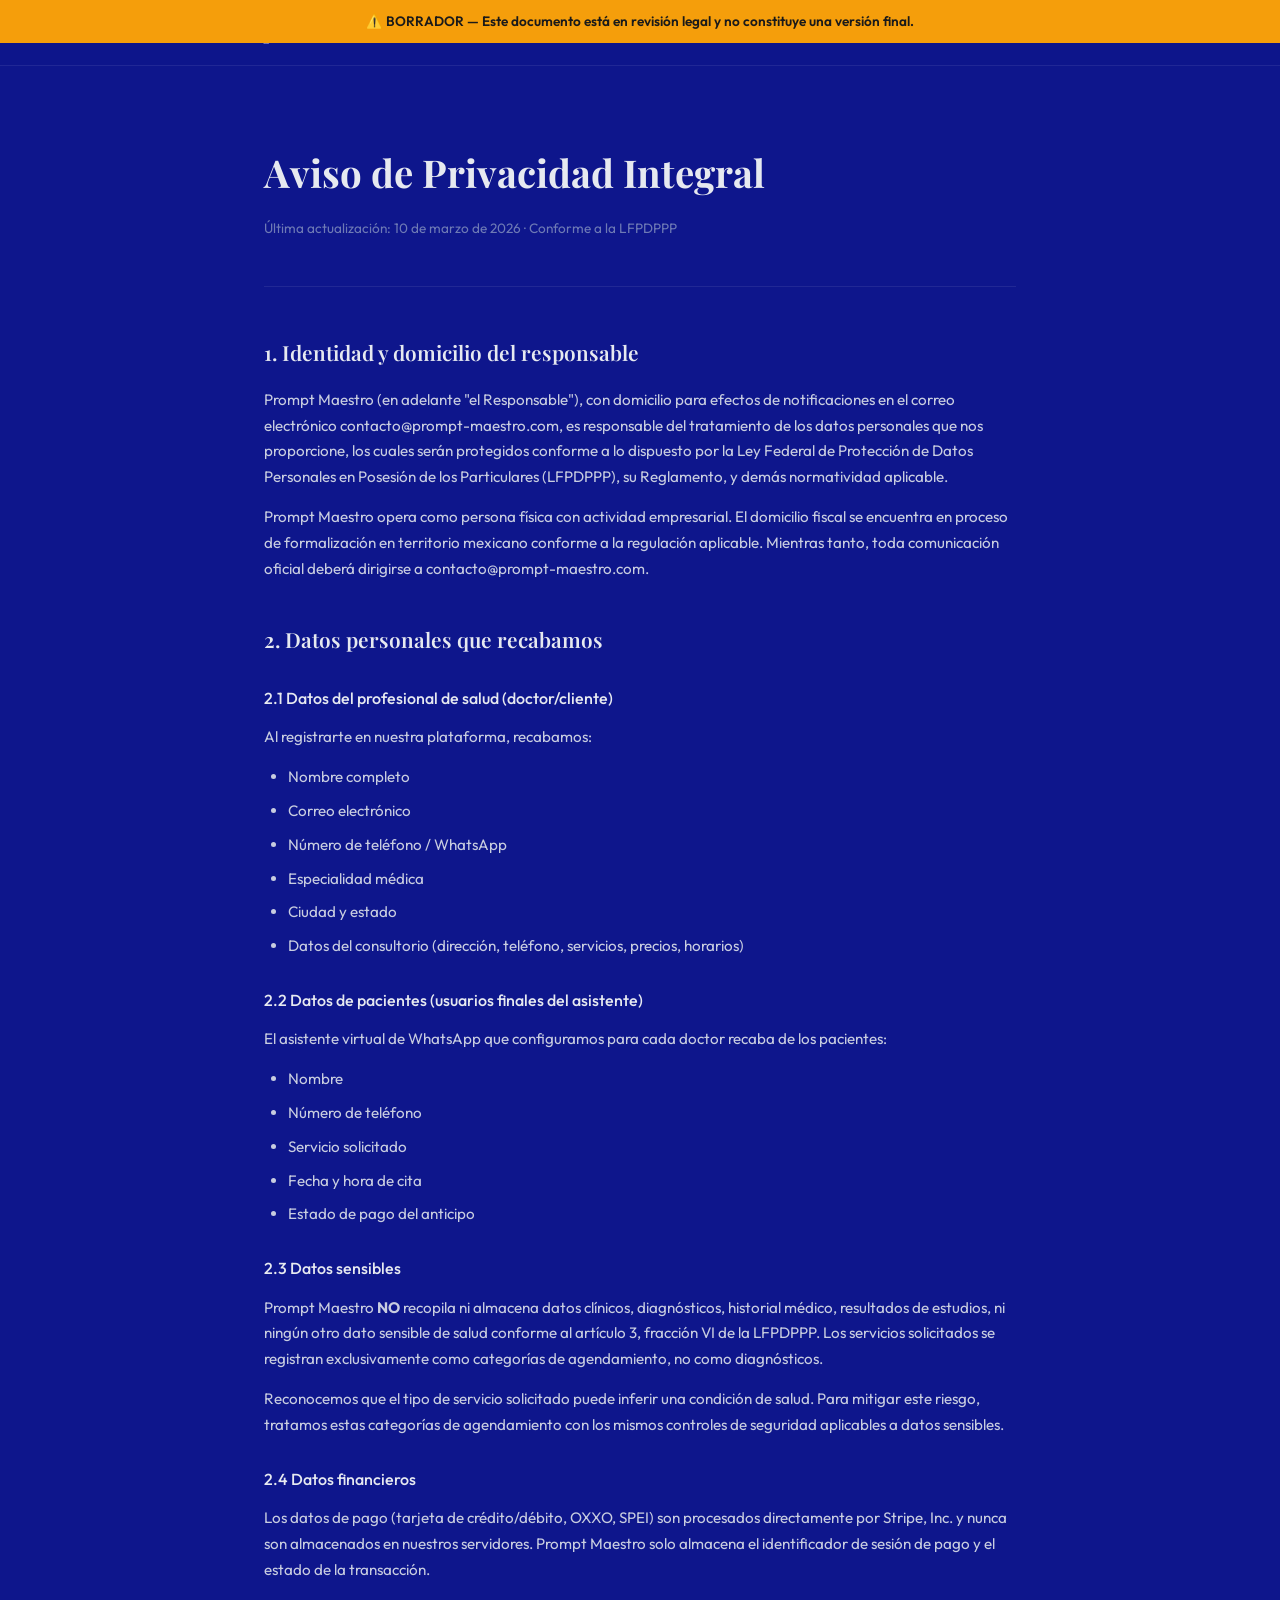
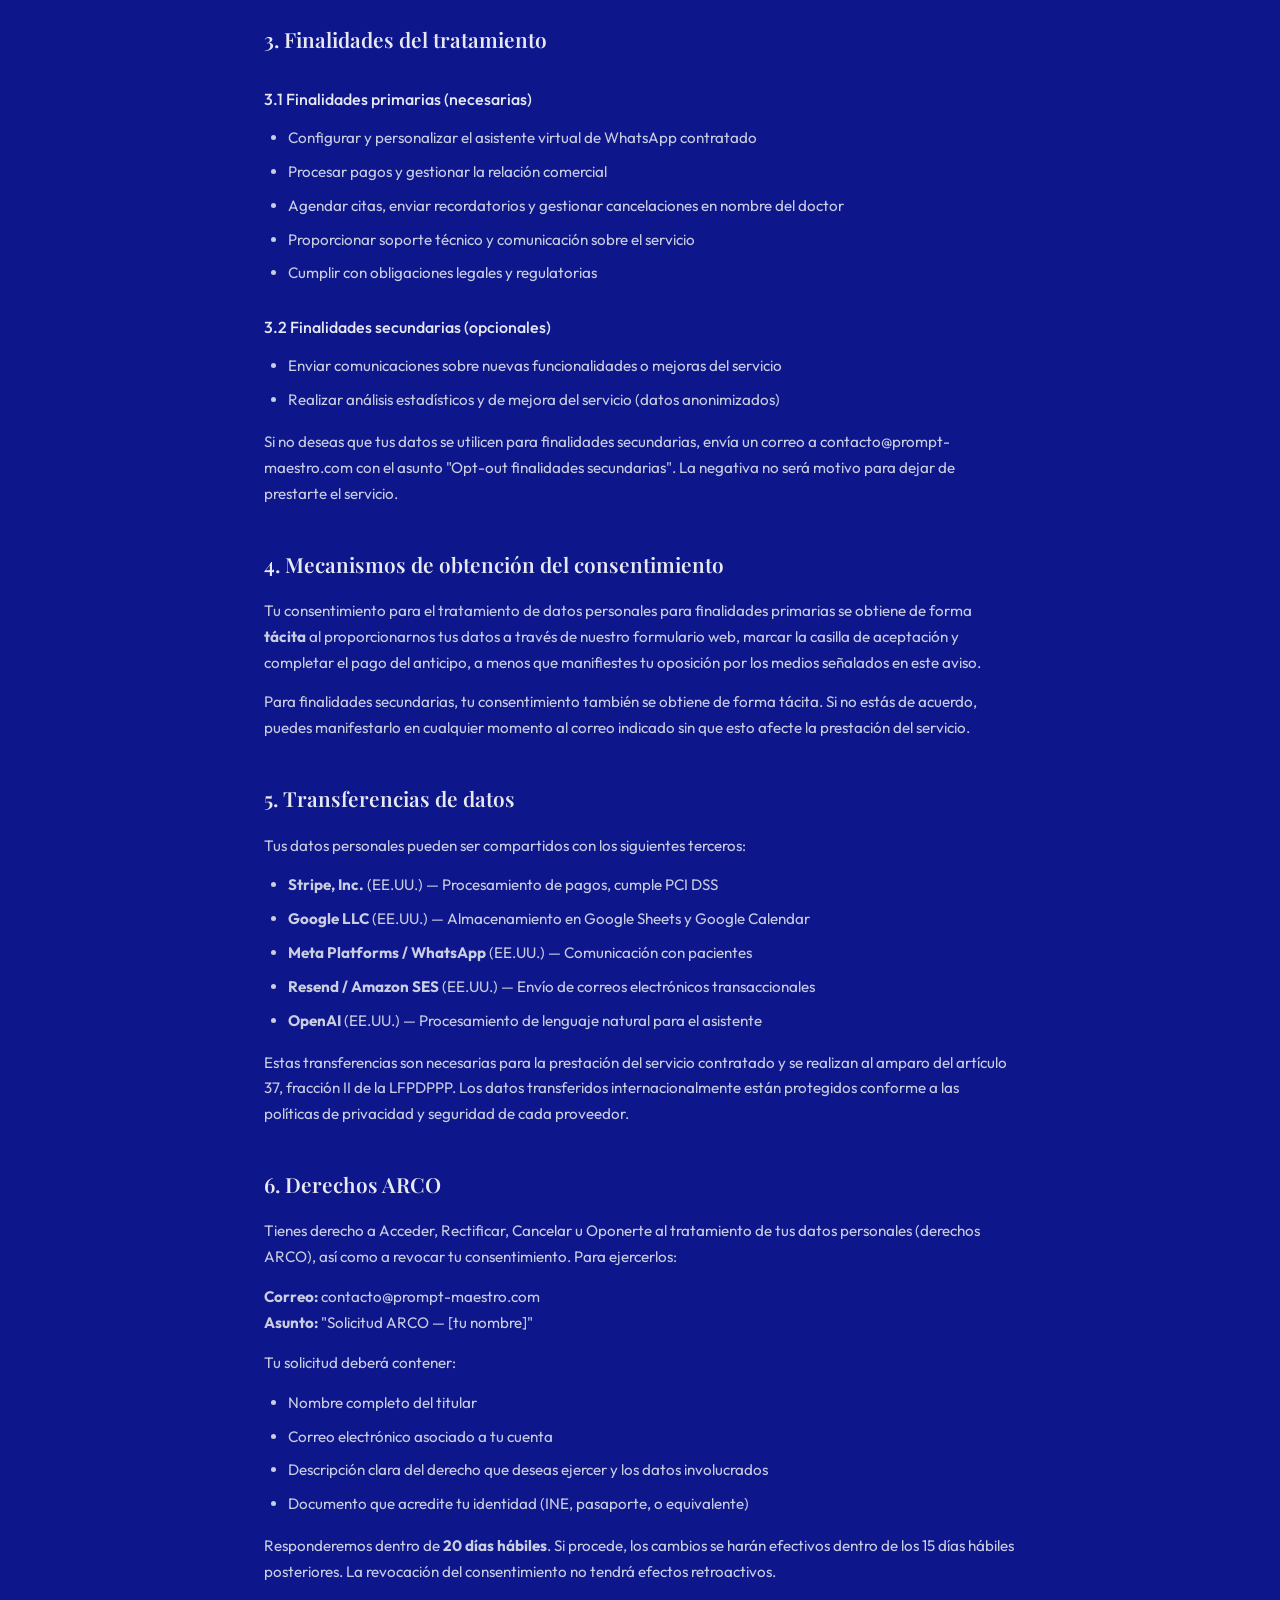
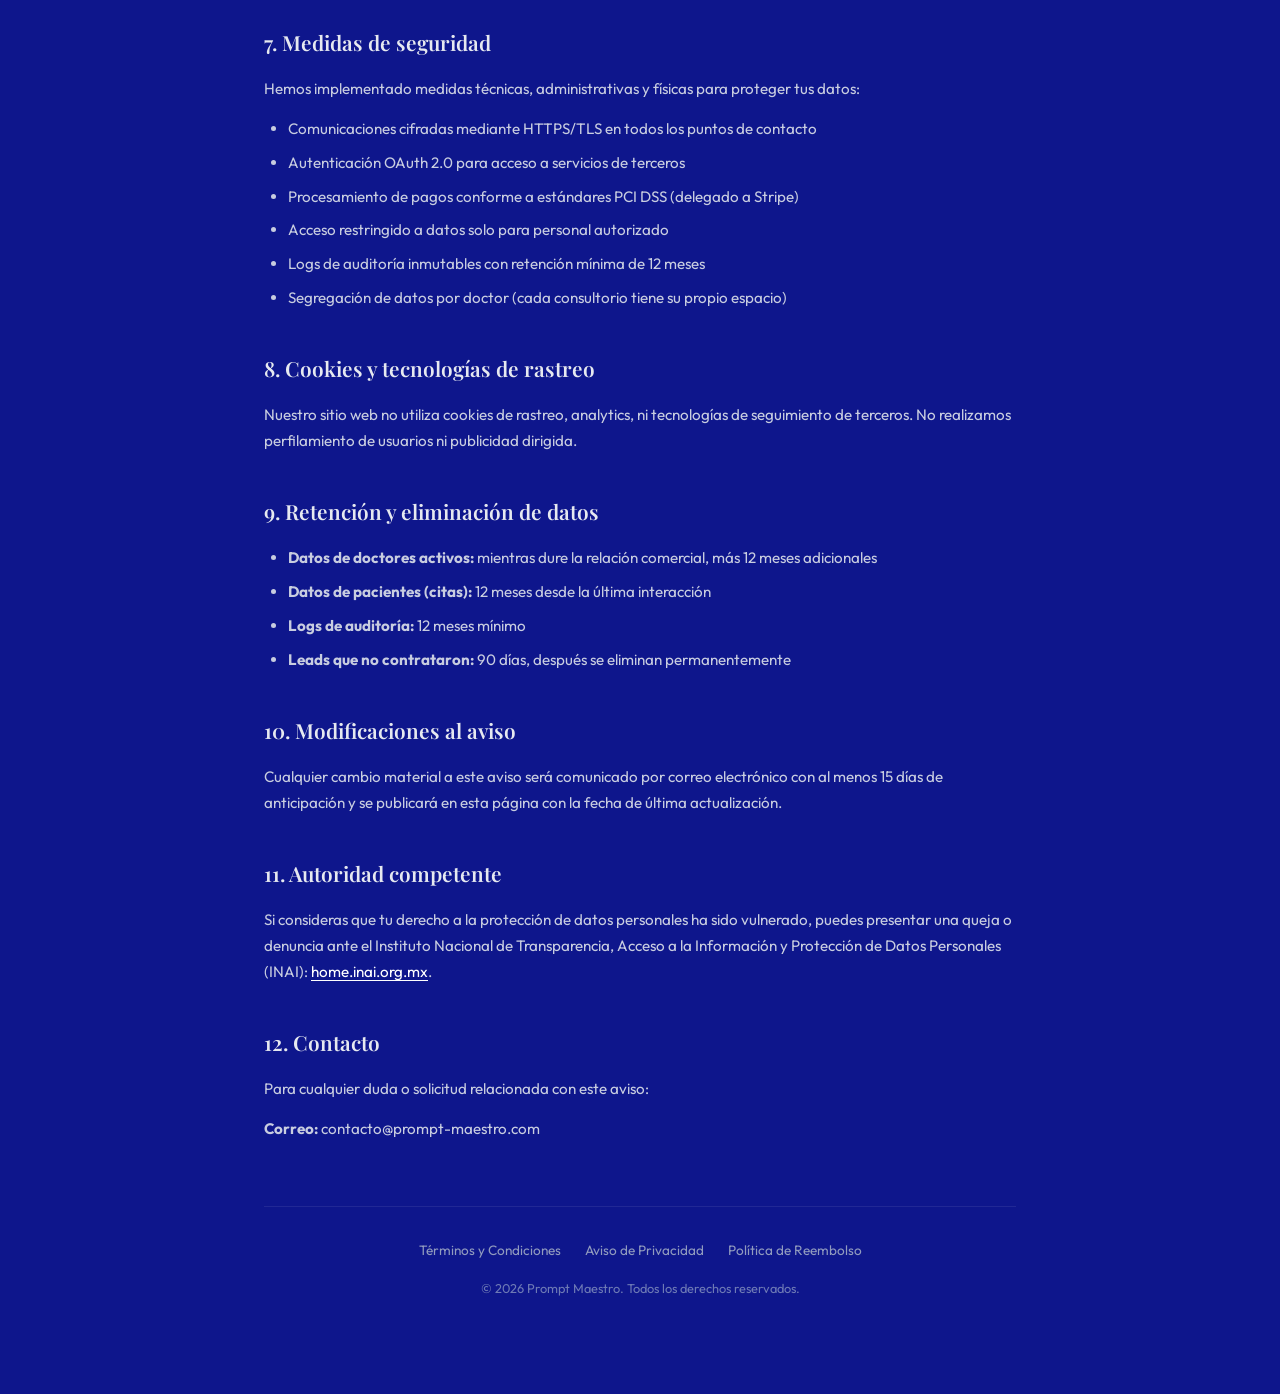
==== privacidad.html @ c449e992 "Add files via upload" ====
<!DOCTYPE html>
<html lang="es">
<head>
  <meta charset="UTF-8">
  <meta name="viewport" content="width=device-width, initial-scale=1.0">
  <title>Aviso de Privacidad — Prompt Maestro</title>
  <meta name="description" content="Aviso de privacidad integral de Prompt Maestro conforme a la LFPDPPP.">
  <link rel="icon" type="image/svg+xml" href="/favicon.svg">
  <link rel="canonical" href="https://prompt-maestro.com/privacidad.html">
  <meta property="og:title" content="Aviso de Privacidad — Prompt Maestro">
  <meta property="og:description" content="Aviso de privacidad integral conforme a la LFPDPPP.">
  <meta property="og:url" content="https://prompt-maestro.com/privacidad.html">
  <meta property="og:type" content="website">
  <link rel="preconnect" href="https://fonts.googleapis.com">
  <link rel="preconnect" href="https://fonts.gstatic.com" crossorigin>
  <link href="https://fonts.googleapis.com/css2?family=Playfair+Display:wght@400;600;700&family=Outfit:wght@300;400;500;600&display=swap" rel="stylesheet">
  <link rel="stylesheet" href="/legal.css">
</head>
<body>
<div style="background:#f59e0b;color:#1a1a1a;text-align:center;padding:10px 16px;font-family:Outfit,sans-serif;font-size:0.85rem;font-weight:600;position:fixed;top:0;left:0;right:0;z-index:200;">⚠️ BORRADOR — Este documento está en revisión legal y no constituye una versión final.</div>

<nav class="legal-nav" role="navigation" aria-label="Navegación principal">
  <div class="container">
    <a href="/" class="legal-nav-logo">Prompt Maestro</a>
    <a href="/" class="legal-nav-back">← Volver al inicio</a>
  </div>
</nav>

<main class="legal-container" role="main" style="padding-top:140px;">
  <header class="legal-header">
    <h1>Aviso de Privacidad Integral</h1>
    <p class="legal-meta">Última actualización: 10 de marzo de 2026 · Conforme a la LFPDPPP</p>
  </header>

  <h2>1. Identidad y domicilio del responsable</h2>
  <p>Prompt Maestro (en adelante "el Responsable"), con domicilio para efectos de notificaciones en el correo electrónico contacto@prompt-maestro.com, es responsable del tratamiento de los datos personales que nos proporcione, los cuales serán protegidos conforme a lo dispuesto por la Ley Federal de Protección de Datos Personales en Posesión de los Particulares (LFPDPPP), su Reglamento, y demás normatividad aplicable.</p>
  <p>Prompt Maestro opera como persona física con actividad empresarial. El domicilio fiscal se encuentra en proceso de formalización en territorio mexicano conforme a la regulación aplicable. Mientras tanto, toda comunicación oficial deberá dirigirse a contacto@prompt-maestro.com.</p>

  <h2>2. Datos personales que recabamos</h2>
  <h3>2.1 Datos del profesional de salud (doctor/cliente)</h3>
  <p>Al registrarte en nuestra plataforma, recabamos:</p>
  <ul>
    <li>Nombre completo</li>
    <li>Correo electrónico</li>
    <li>Número de teléfono / WhatsApp</li>
    <li>Especialidad médica</li>
    <li>Ciudad y estado</li>
    <li>Datos del consultorio (dirección, teléfono, servicios, precios, horarios)</li>
  </ul>

  <h3>2.2 Datos de pacientes (usuarios finales del asistente)</h3>
  <p>El asistente virtual de WhatsApp que configuramos para cada doctor recaba de los pacientes:</p>
  <ul>
    <li>Nombre</li>
    <li>Número de teléfono</li>
    <li>Servicio solicitado</li>
    <li>Fecha y hora de cita</li>
    <li>Estado de pago del anticipo</li>
  </ul>

  <h3>2.3 Datos sensibles</h3>
  <p>Prompt Maestro <strong>NO</strong> recopila ni almacena datos clínicos, diagnósticos, historial médico, resultados de estudios, ni ningún otro dato sensible de salud conforme al artículo 3, fracción VI de la LFPDPPP. Los servicios solicitados se registran exclusivamente como categorías de agendamiento, no como diagnósticos.</p>
  <p>Reconocemos que el tipo de servicio solicitado puede inferir una condición de salud. Para mitigar este riesgo, tratamos estas categorías de agendamiento con los mismos controles de seguridad aplicables a datos sensibles.</p>

  <h3>2.4 Datos financieros</h3>
  <p>Los datos de pago (tarjeta de crédito/débito, OXXO, SPEI) son procesados directamente por Stripe, Inc. y nunca son almacenados en nuestros servidores. Prompt Maestro solo almacena el identificador de sesión de pago y el estado de la transacción.</p>

  <h2>3. Finalidades del tratamiento</h2>
  <h3>3.1 Finalidades primarias (necesarias)</h3>
  <ul>
    <li>Configurar y personalizar el asistente virtual de WhatsApp contratado</li>
    <li>Procesar pagos y gestionar la relación comercial</li>
    <li>Agendar citas, enviar recordatorios y gestionar cancelaciones en nombre del doctor</li>
    <li>Proporcionar soporte técnico y comunicación sobre el servicio</li>
    <li>Cumplir con obligaciones legales y regulatorias</li>
  </ul>
  <h3>3.2 Finalidades secundarias (opcionales)</h3>
  <ul>
    <li>Enviar comunicaciones sobre nuevas funcionalidades o mejoras del servicio</li>
    <li>Realizar análisis estadísticos y de mejora del servicio (datos anonimizados)</li>
  </ul>
  <p>Si no deseas que tus datos se utilicen para finalidades secundarias, envía un correo a contacto@prompt-maestro.com con el asunto "Opt-out finalidades secundarias". La negativa no será motivo para dejar de prestarte el servicio.</p>

  <h2>4. Mecanismos de obtención del consentimiento</h2>
  <p>Tu consentimiento para el tratamiento de datos personales para finalidades primarias se obtiene de forma <strong>tácita</strong> al proporcionarnos tus datos a través de nuestro formulario web, marcar la casilla de aceptación y completar el pago del anticipo, a menos que manifiestes tu oposición por los medios señalados en este aviso.</p>
  <p>Para finalidades secundarias, tu consentimiento también se obtiene de forma tácita. Si no estás de acuerdo, puedes manifestarlo en cualquier momento al correo indicado sin que esto afecte la prestación del servicio.</p>

  <h2>5. Transferencias de datos</h2>
  <p>Tus datos personales pueden ser compartidos con los siguientes terceros:</p>
  <ul>
    <li><strong>Stripe, Inc.</strong> (EE.UU.) — Procesamiento de pagos, cumple PCI DSS</li>
    <li><strong>Google LLC</strong> (EE.UU.) — Almacenamiento en Google Sheets y Google Calendar</li>
    <li><strong>Meta Platforms / WhatsApp</strong> (EE.UU.) — Comunicación con pacientes</li>
    <li><strong>Resend / Amazon SES</strong> (EE.UU.) — Envío de correos electrónicos transaccionales</li>
    <li><strong>OpenAI</strong> (EE.UU.) — Procesamiento de lenguaje natural para el asistente</li>
  </ul>
  <p>Estas transferencias son necesarias para la prestación del servicio contratado y se realizan al amparo del artículo 37, fracción II de la LFPDPPP. Los datos transferidos internacionalmente están protegidos conforme a las políticas de privacidad y seguridad de cada proveedor.</p>

  <h2>6. Derechos ARCO</h2>
  <p>Tienes derecho a Acceder, Rectificar, Cancelar u Oponerte al tratamiento de tus datos personales (derechos ARCO), así como a revocar tu consentimiento. Para ejercerlos:</p>
  <p><strong>Correo:</strong> contacto@prompt-maestro.com<br><strong>Asunto:</strong> "Solicitud ARCO — [tu nombre]"</p>
  <p>Tu solicitud deberá contener:</p>
  <ul>
    <li>Nombre completo del titular</li>
    <li>Correo electrónico asociado a tu cuenta</li>
    <li>Descripción clara del derecho que deseas ejercer y los datos involucrados</li>
    <li>Documento que acredite tu identidad (INE, pasaporte, o equivalente)</li>
  </ul>
  <p>Responderemos dentro de <strong>20 días hábiles</strong>. Si procede, los cambios se harán efectivos dentro de los 15 días hábiles posteriores. La revocación del consentimiento no tendrá efectos retroactivos.</p>

  <h2>7. Medidas de seguridad</h2>
  <p>Hemos implementado medidas técnicas, administrativas y físicas para proteger tus datos:</p>
  <ul>
    <li>Comunicaciones cifradas mediante HTTPS/TLS en todos los puntos de contacto</li>
    <li>Autenticación OAuth 2.0 para acceso a servicios de terceros</li>
    <li>Procesamiento de pagos conforme a estándares PCI DSS (delegado a Stripe)</li>
    <li>Acceso restringido a datos solo para personal autorizado</li>
    <li>Logs de auditoría inmutables con retención mínima de 12 meses</li>
    <li>Segregación de datos por doctor (cada consultorio tiene su propio espacio)</li>
  </ul>

  <h2>8. Cookies y tecnologías de rastreo</h2>
  <p>Nuestro sitio web no utiliza cookies de rastreo, analytics, ni tecnologías de seguimiento de terceros. No realizamos perfilamiento de usuarios ni publicidad dirigida.</p>

  <h2>9. Retención y eliminación de datos</h2>
  <ul>
    <li><strong>Datos de doctores activos:</strong> mientras dure la relación comercial, más 12 meses adicionales</li>
    <li><strong>Datos de pacientes (citas):</strong> 12 meses desde la última interacción</li>
    <li><strong>Logs de auditoría:</strong> 12 meses mínimo</li>
    <li><strong>Leads que no contrataron:</strong> 90 días, después se eliminan permanentemente</li>
  </ul>

  <h2>10. Modificaciones al aviso</h2>
  <p>Cualquier cambio material a este aviso será comunicado por correo electrónico con al menos 15 días de anticipación y se publicará en esta página con la fecha de última actualización.</p>

  <h2>11. Autoridad competente</h2>
  <p>Si consideras que tu derecho a la protección de datos personales ha sido vulnerado, puedes presentar una queja o denuncia ante el Instituto Nacional de Transparencia, Acceso a la Información y Protección de Datos Personales (INAI): <a href="https://home.inai.org.mx" target="_blank" rel="noopener">home.inai.org.mx</a>.</p>

  <h2>12. Contacto</h2>
  <p>Para cualquier duda o solicitud relacionada con este aviso:</p>
  <p><strong>Correo:</strong> contacto@prompt-maestro.com</p>

  <div class="legal-footer">
    <div class="legal-footer-links">
      <a href="/terminos.html">Términos y Condiciones</a>
      <a href="/privacidad.html">Aviso de Privacidad</a>
      <a href="/reembolso.html">Política de Reembolso</a>
    </div>
    <p>© 2026 Prompt Maestro. Todos los derechos reservados.</p>
  </div>
</main>
</body>
</html>
---- legal.css ----
:root {
  --bg: #0e168c;
  --bg-deep: #0a1070;
  --text-hero: #e6e9f0;
  --text-body: #c8cde0;
  --text-secondary: #919bbe;
  --text-muted: #6e7ab5;
  --accent: #ffffff;
  --border: rgba(255,255,255,0.08);
  --font-display: 'Playfair Display', Georgia, serif;
  --font-body: 'Outfit', -apple-system, sans-serif;
}
*, *::before, *::after { box-sizing: border-box; margin: 0; padding: 0; }
html { scroll-behavior: smooth; }
body { font-family: var(--font-body); background: var(--bg); color: var(--text-body); -webkit-font-smoothing: antialiased; line-height: 1.7; }
a { color: var(--accent); text-decoration: underline; text-underline-offset: 3px; }
a:hover { opacity: 0.85; }

.legal-nav {
  position: fixed; top: 0; left: 0; right: 0; z-index: 100;
  background: rgba(14,22,140,0.95); backdrop-filter: blur(20px);
  border-bottom: 1px solid var(--border); padding: 16px 0;
}
.legal-nav .container { display: flex; align-items: center; justify-content: space-between; max-width: 900px; margin: 0 auto; padding: 0 24px; }
.legal-nav-logo { font-family: var(--font-display); font-size: 1.2rem; color: var(--accent); font-weight: 600; text-decoration: none; }
.legal-nav-back { font-size: 0.85rem; color: var(--text-secondary); text-decoration: none; transition: color 0.2s; }
.legal-nav-back:hover { color: var(--accent); }

.legal-container { max-width: 800px; margin: 0 auto; padding: 100px 24px 80px; }
.legal-header { margin-bottom: 48px; padding-bottom: 32px; border-bottom: 1px solid var(--border); }
.legal-header h1 { font-family: var(--font-display); font-size: clamp(1.8rem, 4vw, 2.4rem); color: var(--text-hero); font-weight: 700; margin-bottom: 12px; }
.legal-header .legal-meta { font-size: 0.85rem; color: var(--text-muted); }
h2 { font-family: var(--font-display); font-size: 1.3rem; color: var(--text-hero); margin: 40px 0 16px; font-weight: 600; }
h3 { font-size: 1rem; color: var(--text-hero); margin: 28px 0 12px; font-weight: 500; }
p { margin-bottom: 14px; font-size: 0.95rem; color: var(--text-body); }
ul, ol { margin: 0 0 16px 24px; }
li { margin-bottom: 8px; font-size: 0.95rem; color: var(--text-body); }

.highlight-box {
  background: rgba(255,255,255,0.05); border: 1px solid var(--border);
  border-radius: 12px; padding: 24px; margin: 24px 0;
}
.highlight-box p { margin-bottom: 8px; }
.highlight-box p:last-child { margin-bottom: 0; }

.legal-footer { margin-top: 64px; padding-top: 32px; border-top: 1px solid var(--border); text-align: center; }
.legal-footer p { font-size: 0.8rem; color: var(--text-muted); }
.legal-footer-links { display: flex; gap: 24px; justify-content: center; margin-bottom: 16px; flex-wrap: wrap; }
.legal-footer-links a { font-size: 0.85rem; color: var(--text-secondary); text-decoration: none; }
.legal-footer-links a:hover { color: var(--accent); }

@media (max-width: 480px) {
  .legal-container { padding: 88px 16px 60px; }
  .legal-footer-links { gap: 16px; }
}
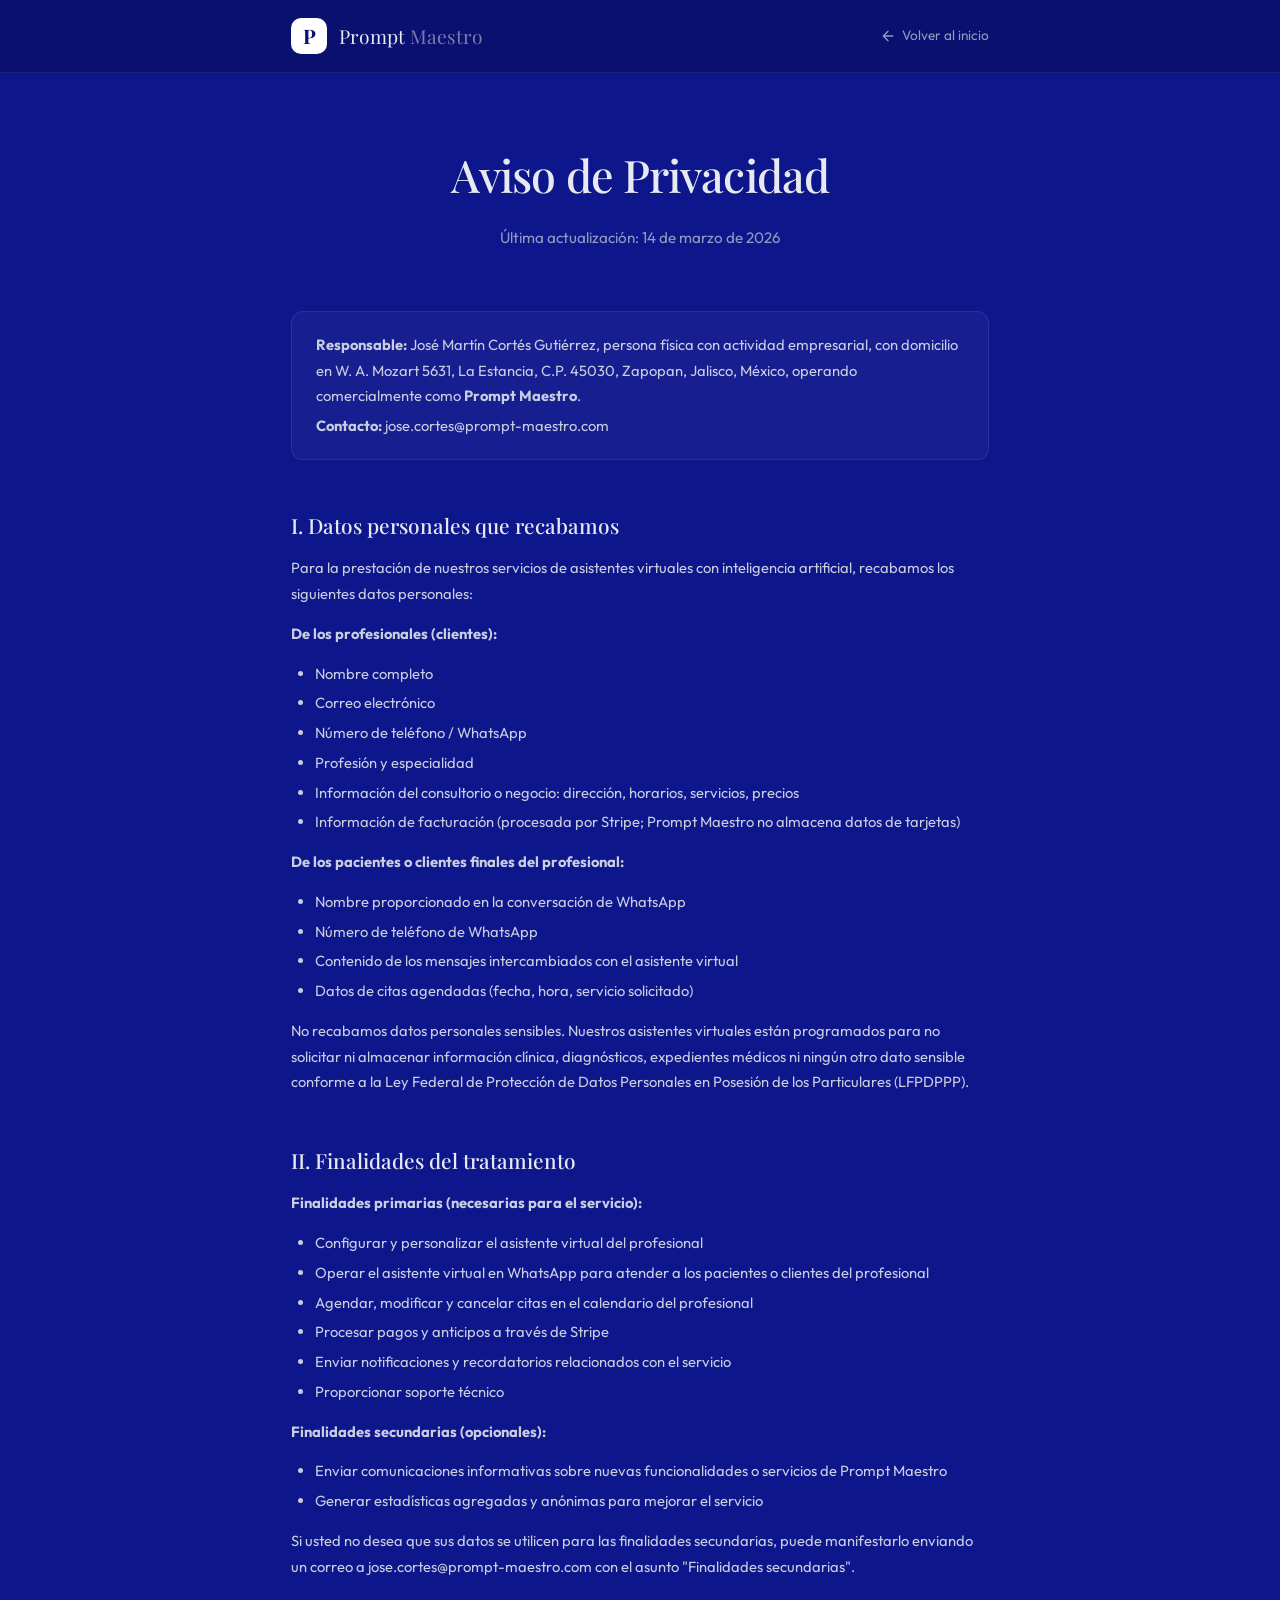
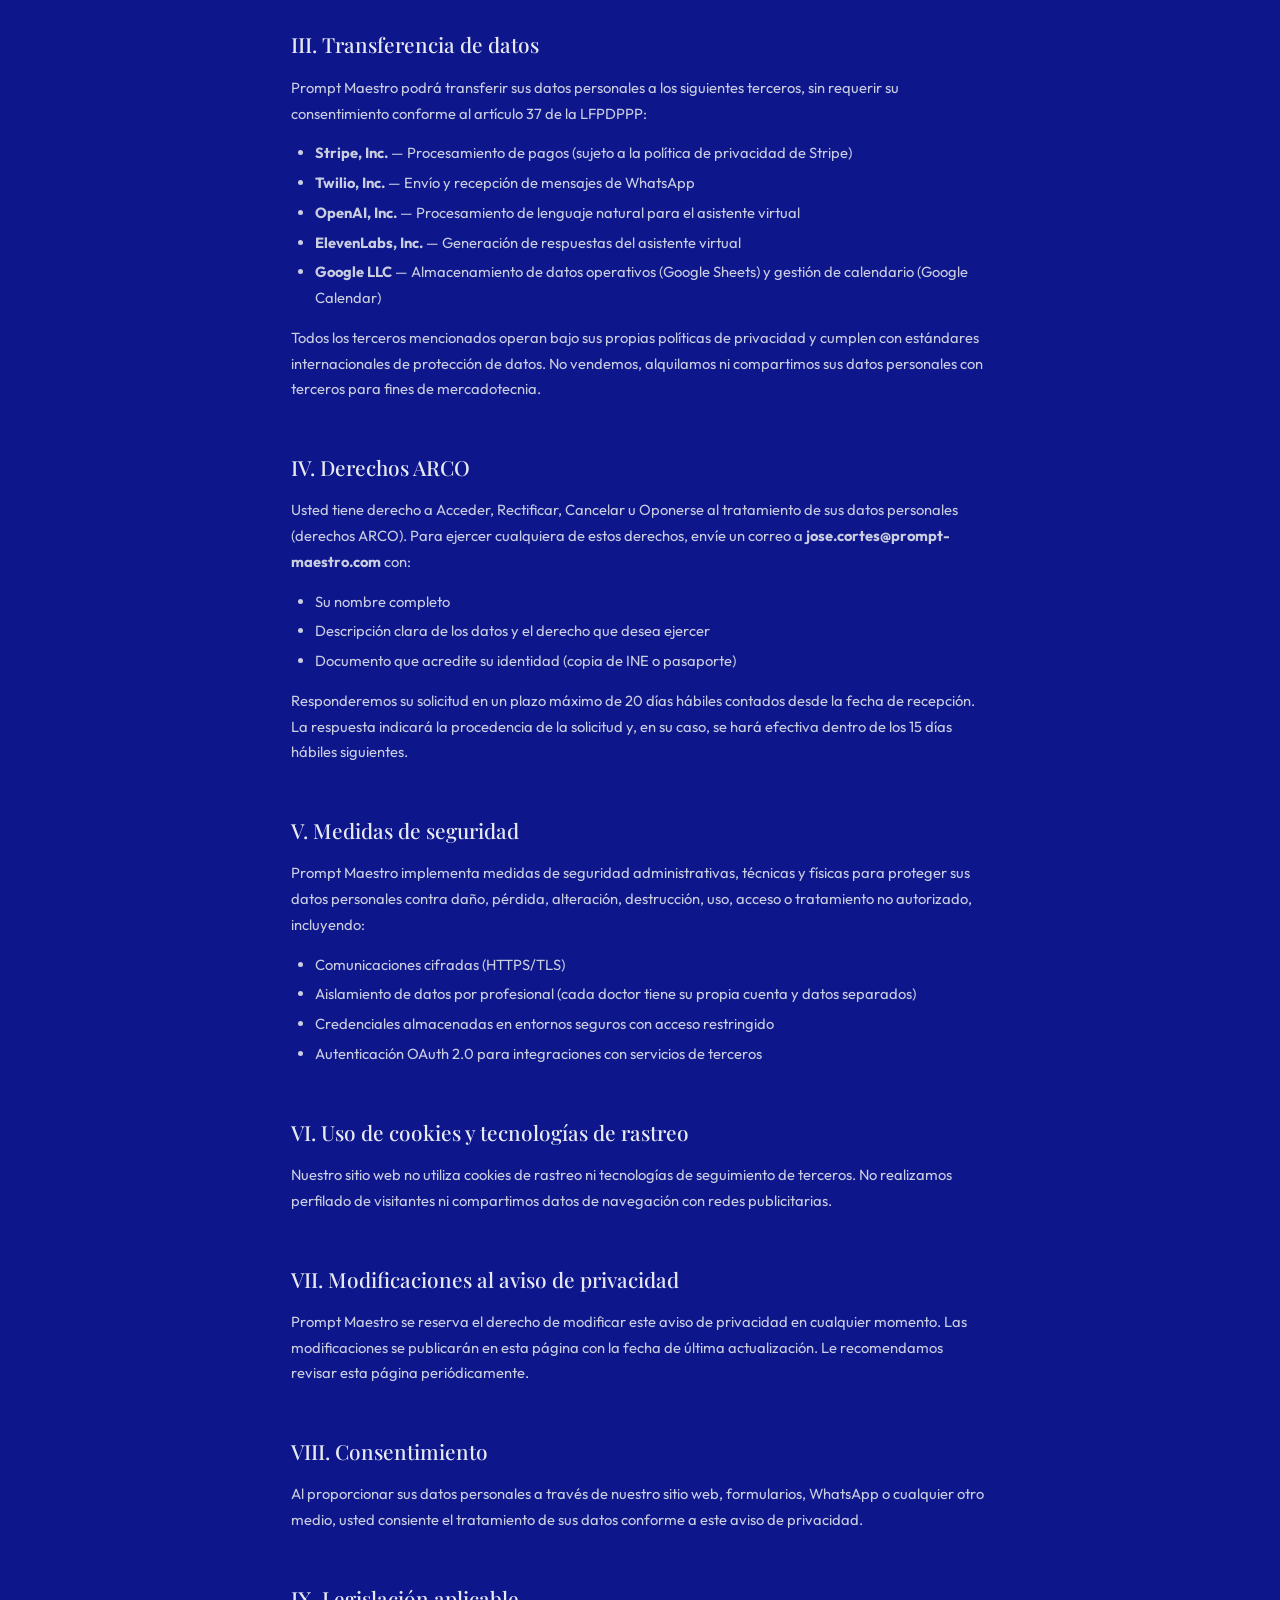
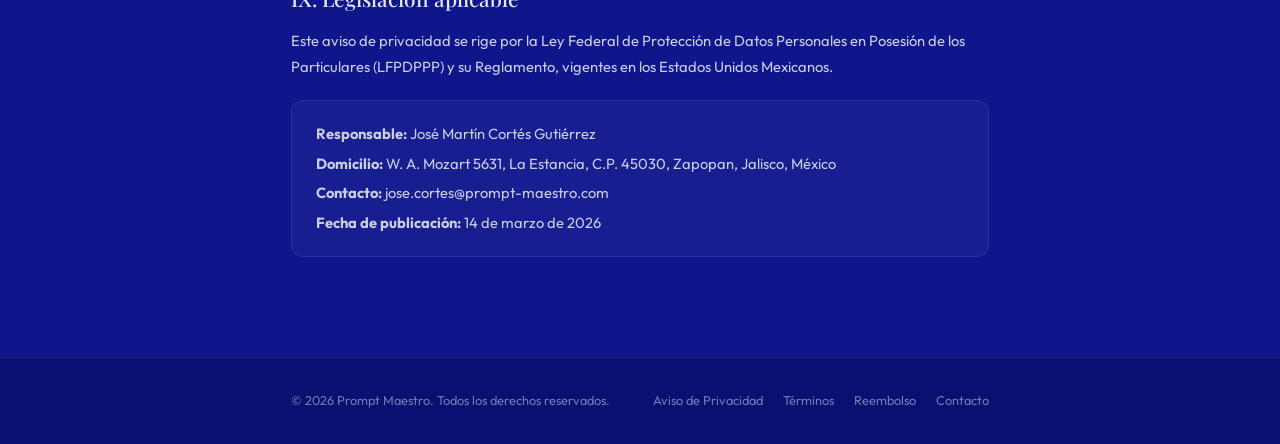
==== commit c43427a9: "Add files via upload" ====
--- a/privacidad.html
+++ b/privacidad.html
@@ -4,150 +4,190 @@
   <meta charset="UTF-8">
   <meta name="viewport" content="width=device-width, initial-scale=1.0">
   <title>Aviso de Privacidad — Prompt Maestro</title>
-  <meta name="description" content="Aviso de privacidad integral de Prompt Maestro conforme a la LFPDPPP.">
+  <meta name="description" content="Aviso de Privacidad de Prompt Maestro conforme a la LFPDPPP. Conoce cómo protegemos tus datos personales.">
   <link rel="icon" type="image/svg+xml" href="/favicon.svg">
   <link rel="canonical" href="https://prompt-maestro.com/privacidad.html">
-  <meta property="og:title" content="Aviso de Privacidad — Prompt Maestro">
-  <meta property="og:description" content="Aviso de privacidad integral conforme a la LFPDPPP.">
-  <meta property="og:url" content="https://prompt-maestro.com/privacidad.html">
-  <meta property="og:type" content="website">
   <link rel="preconnect" href="https://fonts.googleapis.com">
   <link rel="preconnect" href="https://fonts.gstatic.com" crossorigin>
-  <link href="https://fonts.googleapis.com/css2?family=Playfair+Display:wght@400;600;700&family=Outfit:wght@300;400;500;600&display=swap" rel="stylesheet">
-  <link rel="stylesheet" href="/legal.css">
+  <link href="https://fonts.googleapis.com/css2?family=Playfair+Display:wght@400;500;600;700&family=Outfit:wght@300;400;500;600&display=swap" rel="stylesheet">
+  <style>
+    :root {
+      --bg: #0e168c;
+      --bg-deep: #0a1070;
+      --bg-card: rgba(255,255,255,0.04);
+      --border: rgba(255,255,255,0.08);
+      --text-hero: #e6e9f0;
+      --text-body: #c8cde0;
+      --text-secondary: #919bbe;
+      --text-muted: #6e7ab5;
+      --accent: #ffffff;
+      --font-display: 'Playfair Display', Georgia, serif;
+      --font-body: 'Outfit', -apple-system, sans-serif;
+    }
+    *, *::before, *::after { box-sizing: border-box; margin: 0; padding: 0; }
+    html { scroll-behavior: smooth; }
+    body { font-family: var(--font-body); background: var(--bg); color: var(--text-body); -webkit-font-smoothing: antialiased; line-height: 1.7; min-height: 100vh; display: flex; flex-direction: column; }
+    a { color: var(--accent); text-decoration: underline; text-underline-offset: 2px; transition: opacity 0.2s; }
+    a:hover { opacity: 0.8; }
+    .container { max-width: 800px; margin: 0 auto; padding: 0 clamp(20px, 4vw, 56px); }
+
+    /* Nav */
+    .legal-nav { padding: 18px 0; border-bottom: 1px solid var(--border); background: var(--bg-deep); }
+    .legal-nav .container { display: flex; align-items: center; justify-content: space-between; max-width: 800px; }
+    .logo { display: flex; align-items: center; gap: 12px; text-decoration: none; }
+    .logo-mark { width: 36px; height: 36px; background: var(--accent); border-radius: 10px; display: flex; align-items: center; justify-content: center; font-family: var(--font-display); font-size: 20px; color: var(--bg-deep); font-weight: 700; }
+    .logo-text { font-family: var(--font-display); font-size: 1.2rem; color: var(--text-hero); }
+    .logo-text span { font-weight: 400; opacity: 0.5; }
+    .back-link { font-size: 0.85rem; color: var(--text-secondary); text-decoration: none; display: inline-flex; align-items: center; gap: 6px; transition: color 0.2s; }
+    .back-link:hover { color: var(--text-hero); opacity: 1; }
+    .back-link svg { width: 16px; height: 16px; }
+
+    /* Content */
+    .legal-header { padding: 64px 0 40px; text-align: center; }
+    .legal-header h1 { font-family: var(--font-display); font-size: clamp(2rem, 4vw, 2.8rem); font-weight: 500; color: var(--text-hero); letter-spacing: -0.02em; margin-bottom: 12px; }
+    .legal-header p { font-size: 0.95rem; color: var(--text-secondary); }
+
+    .legal-content { padding: 0 0 80px; }
+    .legal-content h2 { font-family: var(--font-display); font-size: 1.3rem; font-weight: 500; color: var(--text-hero); margin: 36px 0 12px; padding-top: 12px; }
+    .legal-content h2:first-child { margin-top: 0; }
+    .legal-content p { margin-bottom: 14px; font-size: 0.92rem; line-height: 1.75; }
+    .legal-content ul { margin: 0 0 14px 24px; }
+    .legal-content li { font-size: 0.92rem; line-height: 1.75; margin-bottom: 4px; }
+    .legal-content .highlight-box { background: var(--bg-card); border: 1px solid var(--border); border-radius: 12px; padding: 20px 24px; margin: 20px 0; }
+    .legal-content .highlight-box p { margin-bottom: 4px; }
+    .legal-content .highlight-box p:last-child { margin-bottom: 0; }
+
+    /* Footer */
+    .legal-footer { border-top: 1px solid var(--border); padding: 32px 0; background: var(--bg-deep); margin-top: auto; }
+    .legal-footer .container { display: flex; align-items: center; justify-content: space-between; flex-wrap: wrap; gap: 12px; max-width: 800px; }
+    .legal-footer-copy { font-size: 0.8rem; color: var(--text-muted); }
+    .legal-footer-links { display: flex; gap: 20px; }
+    .legal-footer-links a { font-size: 0.8rem; color: var(--text-muted); text-decoration: none; transition: color 0.2s; }
+    .legal-footer-links a:hover { color: var(--text-secondary); }
+
+    @media (max-width: 600px) {
+      .legal-nav .container { flex-direction: column; gap: 12px; }
+      .legal-footer .container { flex-direction: column; text-align: center; }
+    }
+  </style>
 </head>
 <body>
-<div style="background:#f59e0b;color:#1a1a1a;text-align:center;padding:10px 16px;font-family:Outfit,sans-serif;font-size:0.85rem;font-weight:600;position:fixed;top:0;left:0;right:0;z-index:200;">⚠️ BORRADOR — Este documento está en revisión legal y no constituye una versión final.</div>
+  <nav class="legal-nav">
+    <div class="container">
+      <a href="/" class="logo"><div class="logo-mark">P</div><div class="logo-text">Prompt <span>Maestro</span></div></a>
+      <a href="/" class="back-link"><svg viewBox="0 0 24 24" fill="none" stroke="currentColor" stroke-width="2" stroke-linecap="round"><path d="M19 12H5M12 19l-7-7 7-7"/></svg> Volver al inicio</a>
+    </div>
+  </nav>
 
-<nav class="legal-nav" role="navigation" aria-label="Navegación principal">
   <div class="container">
-    <a href="/" class="legal-nav-logo">Prompt Maestro</a>
-    <a href="/" class="legal-nav-back">← Volver al inicio</a>
+    <header class="legal-header">
+      <h1>Aviso de Privacidad</h1>
+      <p>Última actualización: 14 de marzo de 2026</p>
+    </header>
+
+    <article class="legal-content">
+      <div class="highlight-box">
+        <p><strong>Responsable:</strong> José Martín Cortés Gutiérrez, persona física con actividad empresarial, con domicilio en W. A. Mozart 5631, La Estancia, C.P. 45030, Zapopan, Jalisco, México, operando comercialmente como <strong>Prompt Maestro</strong>.</p>
+        <p><strong>Contacto:</strong> jose.cortes@prompt-maestro.com</p>
+      </div>
+
+      <h2>I. Datos personales que recabamos</h2>
+      <p>Para la prestación de nuestros servicios de asistentes virtuales con inteligencia artificial, recabamos los siguientes datos personales:</p>
+      <p><strong>De los profesionales (clientes):</strong></p>
+      <ul>
+        <li>Nombre completo</li>
+        <li>Correo electrónico</li>
+        <li>Número de teléfono / WhatsApp</li>
+        <li>Profesión y especialidad</li>
+        <li>Información del consultorio o negocio: dirección, horarios, servicios, precios</li>
+        <li>Información de facturación (procesada por Stripe; Prompt Maestro no almacena datos de tarjetas)</li>
+      </ul>
+      <p><strong>De los pacientes o clientes finales del profesional:</strong></p>
+      <ul>
+        <li>Nombre proporcionado en la conversación de WhatsApp</li>
+        <li>Número de teléfono de WhatsApp</li>
+        <li>Contenido de los mensajes intercambiados con el asistente virtual</li>
+        <li>Datos de citas agendadas (fecha, hora, servicio solicitado)</li>
+      </ul>
+      <p>No recabamos datos personales sensibles. Nuestros asistentes virtuales están programados para no solicitar ni almacenar información clínica, diagnósticos, expedientes médicos ni ningún otro dato sensible conforme a la Ley Federal de Protección de Datos Personales en Posesión de los Particulares (LFPDPPP).</p>
+
+      <h2>II. Finalidades del tratamiento</h2>
+      <p><strong>Finalidades primarias (necesarias para el servicio):</strong></p>
+      <ul>
+        <li>Configurar y personalizar el asistente virtual del profesional</li>
+        <li>Operar el asistente virtual en WhatsApp para atender a los pacientes o clientes del profesional</li>
+        <li>Agendar, modificar y cancelar citas en el calendario del profesional</li>
+        <li>Procesar pagos y anticipos a través de Stripe</li>
+        <li>Enviar notificaciones y recordatorios relacionados con el servicio</li>
+        <li>Proporcionar soporte técnico</li>
+      </ul>
+      <p><strong>Finalidades secundarias (opcionales):</strong></p>
+      <ul>
+        <li>Enviar comunicaciones informativas sobre nuevas funcionalidades o servicios de Prompt Maestro</li>
+        <li>Generar estadísticas agregadas y anónimas para mejorar el servicio</li>
+      </ul>
+      <p>Si usted no desea que sus datos se utilicen para las finalidades secundarias, puede manifestarlo enviando un correo a jose.cortes@prompt-maestro.com con el asunto "Finalidades secundarias".</p>
+
+      <h2>III. Transferencia de datos</h2>
+      <p>Prompt Maestro podrá transferir sus datos personales a los siguientes terceros, sin requerir su consentimiento conforme al artículo 37 de la LFPDPPP:</p>
+      <ul>
+        <li><strong>Stripe, Inc.</strong> — Procesamiento de pagos (sujeto a la política de privacidad de Stripe)</li>
+        <li><strong>Twilio, Inc.</strong> — Envío y recepción de mensajes de WhatsApp</li>
+        <li><strong>OpenAI, Inc.</strong> — Procesamiento de lenguaje natural para el asistente virtual</li>
+        <li><strong>ElevenLabs, Inc.</strong> — Generación de respuestas del asistente virtual</li>
+        <li><strong>Google LLC</strong> — Almacenamiento de datos operativos (Google Sheets) y gestión de calendario (Google Calendar)</li>
+      </ul>
+      <p>Todos los terceros mencionados operan bajo sus propias políticas de privacidad y cumplen con estándares internacionales de protección de datos. No vendemos, alquilamos ni compartimos sus datos personales con terceros para fines de mercadotecnia.</p>
+
+      <h2>IV. Derechos ARCO</h2>
+      <p>Usted tiene derecho a Acceder, Rectificar, Cancelar u Oponerse al tratamiento de sus datos personales (derechos ARCO). Para ejercer cualquiera de estos derechos, envíe un correo a <strong>jose.cortes@prompt-maestro.com</strong> con:</p>
+      <ul>
+        <li>Su nombre completo</li>
+        <li>Descripción clara de los datos y el derecho que desea ejercer</li>
+        <li>Documento que acredite su identidad (copia de INE o pasaporte)</li>
+      </ul>
+      <p>Responderemos su solicitud en un plazo máximo de 20 días hábiles contados desde la fecha de recepción. La respuesta indicará la procedencia de la solicitud y, en su caso, se hará efectiva dentro de los 15 días hábiles siguientes.</p>
+
+      <h2>V. Medidas de seguridad</h2>
+      <p>Prompt Maestro implementa medidas de seguridad administrativas, técnicas y físicas para proteger sus datos personales contra daño, pérdida, alteración, destrucción, uso, acceso o tratamiento no autorizado, incluyendo:</p>
+      <ul>
+        <li>Comunicaciones cifradas (HTTPS/TLS)</li>
+        <li>Aislamiento de datos por profesional (cada doctor tiene su propia cuenta y datos separados)</li>
+        <li>Credenciales almacenadas en entornos seguros con acceso restringido</li>
+        <li>Autenticación OAuth 2.0 para integraciones con servicios de terceros</li>
+      </ul>
+
+      <h2>VI. Uso de cookies y tecnologías de rastreo</h2>
+      <p>Nuestro sitio web no utiliza cookies de rastreo ni tecnologías de seguimiento de terceros. No realizamos perfilado de visitantes ni compartimos datos de navegación con redes publicitarias.</p>
+
+      <h2>VII. Modificaciones al aviso de privacidad</h2>
+      <p>Prompt Maestro se reserva el derecho de modificar este aviso de privacidad en cualquier momento. Las modificaciones se publicarán en esta página con la fecha de última actualización. Le recomendamos revisar esta página periódicamente.</p>
+
+      <h2>VIII. Consentimiento</h2>
+      <p>Al proporcionar sus datos personales a través de nuestro sitio web, formularios, WhatsApp o cualquier otro medio, usted consiente el tratamiento de sus datos conforme a este aviso de privacidad.</p>
+
+      <h2>IX. Legislación aplicable</h2>
+      <p>Este aviso de privacidad se rige por la Ley Federal de Protección de Datos Personales en Posesión de los Particulares (LFPDPPP) y su Reglamento, vigentes en los Estados Unidos Mexicanos.</p>
+
+      <div class="highlight-box">
+        <p><strong>Responsable:</strong> José Martín Cortés Gutiérrez</p>
+        <p><strong>Domicilio:</strong> W. A. Mozart 5631, La Estancia, C.P. 45030, Zapopan, Jalisco, México</p>
+        <p><strong>Contacto:</strong> jose.cortes@prompt-maestro.com</p>
+        <p><strong>Fecha de publicación:</strong> 14 de marzo de 2026</p>
+      </div>
+    </article>
   </div>
-</nav>
 
-<main class="legal-container" role="main" style="padding-top:140px;">
-  <header class="legal-header">
-    <h1>Aviso de Privacidad Integral</h1>
-    <p class="legal-meta">Última actualización: 10 de marzo de 2026 · Conforme a la LFPDPPP</p>
-  </header>
-
-  <h2>1. Identidad y domicilio del responsable</h2>
-  <p>Prompt Maestro (en adelante "el Responsable"), con domicilio para efectos de notificaciones en el correo electrónico contacto@prompt-maestro.com, es responsable del tratamiento de los datos personales que nos proporcione, los cuales serán protegidos conforme a lo dispuesto por la Ley Federal de Protección de Datos Personales en Posesión de los Particulares (LFPDPPP), su Reglamento, y demás normatividad aplicable.</p>
-  <p>Prompt Maestro opera como persona física con actividad empresarial. El domicilio fiscal se encuentra en proceso de formalización en territorio mexicano conforme a la regulación aplicable. Mientras tanto, toda comunicación oficial deberá dirigirse a contacto@prompt-maestro.com.</p>
-
-  <h2>2. Datos personales que recabamos</h2>
-  <h3>2.1 Datos del profesional de salud (doctor/cliente)</h3>
-  <p>Al registrarte en nuestra plataforma, recabamos:</p>
-  <ul>
-    <li>Nombre completo</li>
-    <li>Correo electrónico</li>
-    <li>Número de teléfono / WhatsApp</li>
-    <li>Especialidad médica</li>
-    <li>Ciudad y estado</li>
-    <li>Datos del consultorio (dirección, teléfono, servicios, precios, horarios)</li>
-  </ul>
-
-  <h3>2.2 Datos de pacientes (usuarios finales del asistente)</h3>
-  <p>El asistente virtual de WhatsApp que configuramos para cada doctor recaba de los pacientes:</p>
-  <ul>
-    <li>Nombre</li>
-    <li>Número de teléfono</li>
-    <li>Servicio solicitado</li>
-    <li>Fecha y hora de cita</li>
-    <li>Estado de pago del anticipo</li>
-  </ul>
-
-  <h3>2.3 Datos sensibles</h3>
-  <p>Prompt Maestro <strong>NO</strong> recopila ni almacena datos clínicos, diagnósticos, historial médico, resultados de estudios, ni ningún otro dato sensible de salud conforme al artículo 3, fracción VI de la LFPDPPP. Los servicios solicitados se registran exclusivamente como categorías de agendamiento, no como diagnósticos.</p>
-  <p>Reconocemos que el tipo de servicio solicitado puede inferir una condición de salud. Para mitigar este riesgo, tratamos estas categorías de agendamiento con los mismos controles de seguridad aplicables a datos sensibles.</p>
-
-  <h3>2.4 Datos financieros</h3>
-  <p>Los datos de pago (tarjeta de crédito/débito, OXXO, SPEI) son procesados directamente por Stripe, Inc. y nunca son almacenados en nuestros servidores. Prompt Maestro solo almacena el identificador de sesión de pago y el estado de la transacción.</p>
-
-  <h2>3. Finalidades del tratamiento</h2>
-  <h3>3.1 Finalidades primarias (necesarias)</h3>
-  <ul>
-    <li>Configurar y personalizar el asistente virtual de WhatsApp contratado</li>
-    <li>Procesar pagos y gestionar la relación comercial</li>
-    <li>Agendar citas, enviar recordatorios y gestionar cancelaciones en nombre del doctor</li>
-    <li>Proporcionar soporte técnico y comunicación sobre el servicio</li>
-    <li>Cumplir con obligaciones legales y regulatorias</li>
-  </ul>
-  <h3>3.2 Finalidades secundarias (opcionales)</h3>
-  <ul>
-    <li>Enviar comunicaciones sobre nuevas funcionalidades o mejoras del servicio</li>
-    <li>Realizar análisis estadísticos y de mejora del servicio (datos anonimizados)</li>
-  </ul>
-  <p>Si no deseas que tus datos se utilicen para finalidades secundarias, envía un correo a contacto@prompt-maestro.com con el asunto "Opt-out finalidades secundarias". La negativa no será motivo para dejar de prestarte el servicio.</p>
-
-  <h2>4. Mecanismos de obtención del consentimiento</h2>
-  <p>Tu consentimiento para el tratamiento de datos personales para finalidades primarias se obtiene de forma <strong>tácita</strong> al proporcionarnos tus datos a través de nuestro formulario web, marcar la casilla de aceptación y completar el pago del anticipo, a menos que manifiestes tu oposición por los medios señalados en este aviso.</p>
-  <p>Para finalidades secundarias, tu consentimiento también se obtiene de forma tácita. Si no estás de acuerdo, puedes manifestarlo en cualquier momento al correo indicado sin que esto afecte la prestación del servicio.</p>
-
-  <h2>5. Transferencias de datos</h2>
-  <p>Tus datos personales pueden ser compartidos con los siguientes terceros:</p>
-  <ul>
-    <li><strong>Stripe, Inc.</strong> (EE.UU.) — Procesamiento de pagos, cumple PCI DSS</li>
-    <li><strong>Google LLC</strong> (EE.UU.) — Almacenamiento en Google Sheets y Google Calendar</li>
-    <li><strong>Meta Platforms / WhatsApp</strong> (EE.UU.) — Comunicación con pacientes</li>
-    <li><strong>Resend / Amazon SES</strong> (EE.UU.) — Envío de correos electrónicos transaccionales</li>
-    <li><strong>OpenAI</strong> (EE.UU.) — Procesamiento de lenguaje natural para el asistente</li>
-  </ul>
-  <p>Estas transferencias son necesarias para la prestación del servicio contratado y se realizan al amparo del artículo 37, fracción II de la LFPDPPP. Los datos transferidos internacionalmente están protegidos conforme a las políticas de privacidad y seguridad de cada proveedor.</p>
-
-  <h2>6. Derechos ARCO</h2>
-  <p>Tienes derecho a Acceder, Rectificar, Cancelar u Oponerte al tratamiento de tus datos personales (derechos ARCO), así como a revocar tu consentimiento. Para ejercerlos:</p>
-  <p><strong>Correo:</strong> contacto@prompt-maestro.com<br><strong>Asunto:</strong> "Solicitud ARCO — [tu nombre]"</p>
-  <p>Tu solicitud deberá contener:</p>
-  <ul>
-    <li>Nombre completo del titular</li>
-    <li>Correo electrónico asociado a tu cuenta</li>
-    <li>Descripción clara del derecho que deseas ejercer y los datos involucrados</li>
-    <li>Documento que acredite tu identidad (INE, pasaporte, o equivalente)</li>
-  </ul>
-  <p>Responderemos dentro de <strong>20 días hábiles</strong>. Si procede, los cambios se harán efectivos dentro de los 15 días hábiles posteriores. La revocación del consentimiento no tendrá efectos retroactivos.</p>
-
-  <h2>7. Medidas de seguridad</h2>
-  <p>Hemos implementado medidas técnicas, administrativas y físicas para proteger tus datos:</p>
-  <ul>
-    <li>Comunicaciones cifradas mediante HTTPS/TLS en todos los puntos de contacto</li>
-    <li>Autenticación OAuth 2.0 para acceso a servicios de terceros</li>
-    <li>Procesamiento de pagos conforme a estándares PCI DSS (delegado a Stripe)</li>
-    <li>Acceso restringido a datos solo para personal autorizado</li>
-    <li>Logs de auditoría inmutables con retención mínima de 12 meses</li>
-    <li>Segregación de datos por doctor (cada consultorio tiene su propio espacio)</li>
-  </ul>
-
-  <h2>8. Cookies y tecnologías de rastreo</h2>
-  <p>Nuestro sitio web no utiliza cookies de rastreo, analytics, ni tecnologías de seguimiento de terceros. No realizamos perfilamiento de usuarios ni publicidad dirigida.</p>
-
-  <h2>9. Retención y eliminación de datos</h2>
-  <ul>
-    <li><strong>Datos de doctores activos:</strong> mientras dure la relación comercial, más 12 meses adicionales</li>
-    <li><strong>Datos de pacientes (citas):</strong> 12 meses desde la última interacción</li>
-    <li><strong>Logs de auditoría:</strong> 12 meses mínimo</li>
-    <li><strong>Leads que no contrataron:</strong> 90 días, después se eliminan permanentemente</li>
-  </ul>
-
-  <h2>10. Modificaciones al aviso</h2>
-  <p>Cualquier cambio material a este aviso será comunicado por correo electrónico con al menos 15 días de anticipación y se publicará en esta página con la fecha de última actualización.</p>
-
-  <h2>11. Autoridad competente</h2>
-  <p>Si consideras que tu derecho a la protección de datos personales ha sido vulnerado, puedes presentar una queja o denuncia ante el Instituto Nacional de Transparencia, Acceso a la Información y Protección de Datos Personales (INAI): <a href="https://home.inai.org.mx" target="_blank" rel="noopener">home.inai.org.mx</a>.</p>
-
-  <h2>12. Contacto</h2>
-  <p>Para cualquier duda o solicitud relacionada con este aviso:</p>
-  <p><strong>Correo:</strong> contacto@prompt-maestro.com</p>
-
-  <div class="legal-footer">
-    <div class="legal-footer-links">
-      <a href="/terminos.html">Términos y Condiciones</a>
-      <a href="/privacidad.html">Aviso de Privacidad</a>
-      <a href="/reembolso.html">Política de Reembolso</a>
+  <footer class="legal-footer">
+    <div class="container">
+      <span class="legal-footer-copy">© 2026 Prompt Maestro. Todos los derechos reservados.</span>
+      <div class="legal-footer-links">
+        <a href="/privacidad.html">Aviso de Privacidad</a>
+        <a href="/terminos.html">Términos</a>
+        <a href="/reembolso.html">Reembolso</a>
+        <a href="mailto:jose.cortes@prompt-maestro.com">Contacto</a>
+      </div>
     </div>
-    <p>© 2026 Prompt Maestro. Todos los derechos reservados.</p>
-  </div>
-</main>
+  </footer>
 </body>
 </html>
